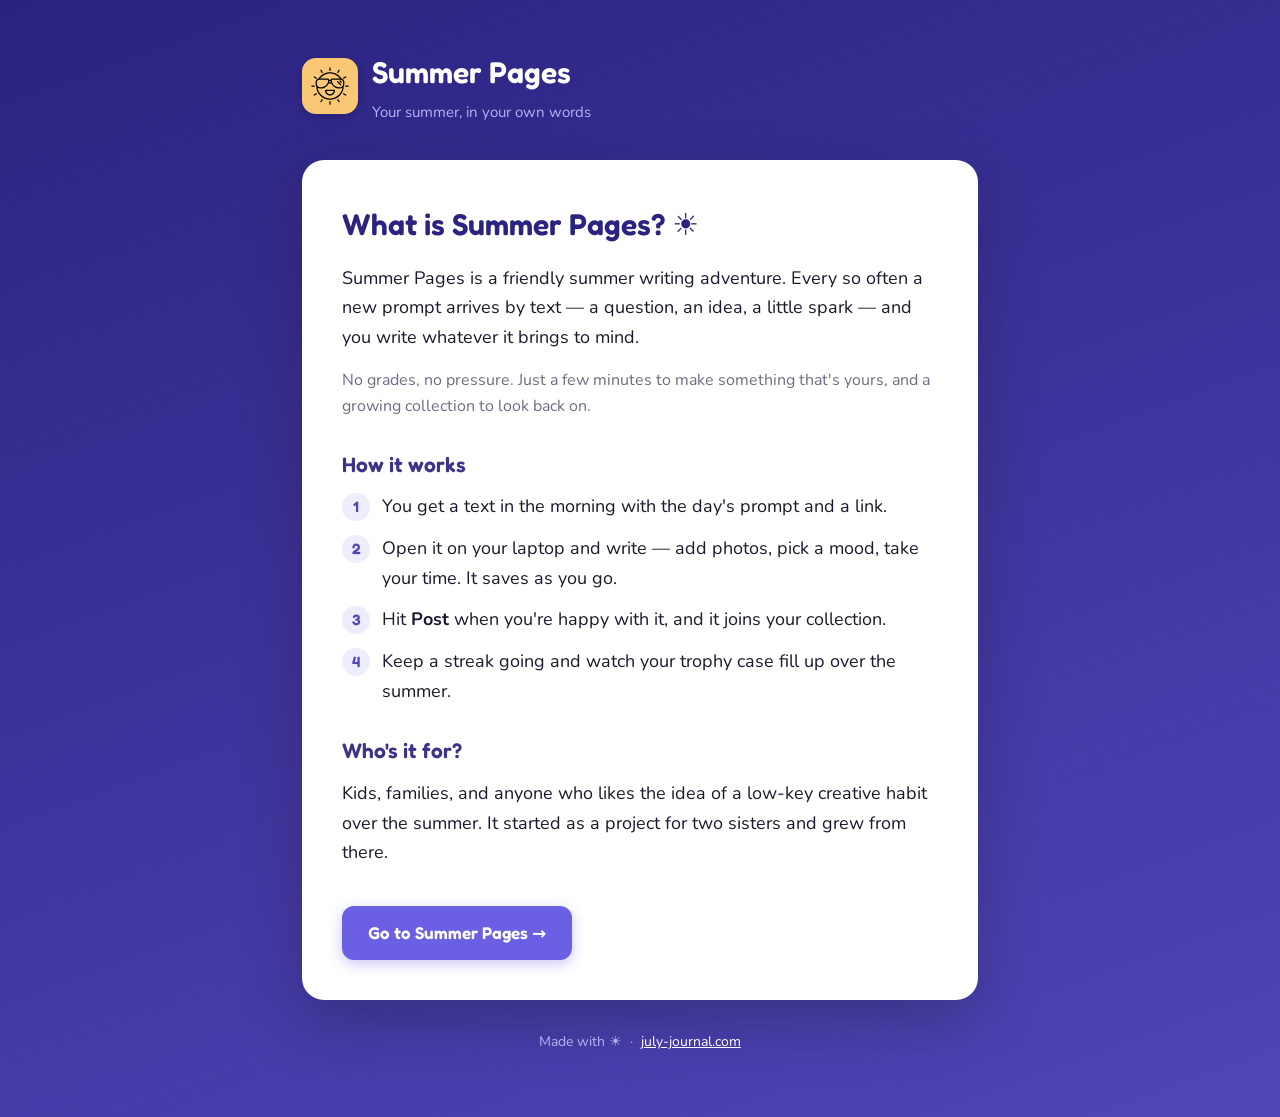
==== about/index.html @ 2fdbf490 "about!" ====
<!DOCTYPE html>
<html lang="en">
<head>
  <meta charset="UTF-8">
  <meta name="viewport" content="width=device-width, initial-scale=1.0">
  <title>About — Summer Pages</title>
  <link rel="preconnect" href="https://fonts.googleapis.com">
  <link rel="preconnect" href="https://fonts.gstatic.com" crossorigin>
  <link href="https://fonts.googleapis.com/css2?family=Fredoka:wght@400;500;600;700&family=Nunito:wght@400;500;600;700;800&display=swap" rel="stylesheet">
  <style>
    :root {
      --purple-800:#2A2380; --purple-700:#3C3489; --purple-600:#4F46B8;
      --purple-500:#6B5FE4; --purple-300:#B8B2F6; --purple-100:#EEEDFE;
      --pink-500:#E85B8C; --yellow-400:#FAC775; --ink:#1a1a2e; --ink-muted:#6E6C84;
      --font-body:'Nunito',system-ui,sans-serif; --font-display:'Fredoka',system-ui,sans-serif;
    }
    *,*::before,*::after{box-sizing:border-box;margin:0;padding:0;}
    body{
      font-family:var(--font-body); font-size:18px; color:var(--ink);
      background:linear-gradient(160deg,var(--purple-800),var(--purple-600));
      min-height:100vh; line-height:1.65;
    }
    .wrap{max-width:720px; margin:0 auto; padding:48px 22px 64px;}
    .logo{display:flex; align-items:center; gap:14px; margin-bottom:36px;}
    .logo-mark{
      width:56px; height:56px; border-radius:14px; background:var(--yellow-400);
      display:flex; align-items:center; justify-content:center; flex-shrink:0;
      box-shadow:0 2px 10px rgba(0,0,0,.18);
    }
    .logo-mark img{width:72%; height:72%; object-fit:contain;}
    .app-name{font-family:var(--font-display); font-size:30px; font-weight:600; color:#fff;}
    .tagline{font-size:15px; color:var(--purple-300); margin-top:2px;}
    .card{
      background:#fff; border-radius:22px; padding:40px;
      box-shadow:0 24px 60px rgba(26,26,46,.30);
    }
    h1{font-family:var(--font-display); font-size:30px; font-weight:600; color:var(--purple-800); margin-bottom:14px;}
    h2{font-family:var(--font-display); font-size:21px; font-weight:600; color:var(--purple-700); margin:28px 0 10px;}
    p{margin-bottom:14px; color:var(--ink);}
    .muted{color:var(--ink-muted); font-size:16px;}
    .steps{list-style:none; margin:8px 0 4px;}
    .steps li{display:flex; gap:12px; align-items:flex-start; margin-bottom:12px;}
    .step-num{
      flex-shrink:0; width:28px; height:28px; border-radius:50%;
      background:var(--purple-100); color:var(--purple-600);
      font-family:var(--font-display); font-weight:600; font-size:15px;
      display:flex; align-items:center; justify-content:center; margin-top:1px;
    }
    .cta{
      display:inline-block; margin-top:24px; padding:13px 26px;
      background:var(--purple-500); color:#fff; text-decoration:none;
      border-radius:12px; font-family:var(--font-display); font-weight:600; font-size:17px;
      box-shadow:0 4px 14px rgba(107,95,228,.35); transition:background .15s;
    }
    .cta:hover{background:var(--purple-700);}
    footer{text-align:center; color:var(--purple-300); font-size:14px; margin-top:30px;}
    footer a{color:#fff;}
    @media (max-width:600px){
      .card{padding:28px 22px;} h1{font-size:25px;} body{font-size:17px;}
    }
  </style>
</head>
<body>
  <div class="wrap">

    <div class="logo">
      <div class="logo-mark"><img src="/icons/noun-sunshine-5125127.svg" alt="" aria-hidden="true"></div>
      <div>
        <div class="app-name">Summer Pages</div>
        <div class="tagline">Your summer, in your own words</div>
      </div>
    </div>

    <div class="card">
      <h1>What is Summer Pages? ☀️</h1>
      <p>Summer Pages is a friendly summer writing adventure. Every so often
         a new prompt arrives by text — a question, an idea, a little spark —
         and you write whatever it brings to mind.</p>
      <p class="muted">No grades, no pressure. Just a few minutes to make
         something that's yours, and a growing collection to look back on.</p>

      <h2>How it works</h2>
      <ul class="steps">
        <li><span class="step-num">1</span><span>You get a text in the morning with the day's prompt and a link.</span></li>
        <li><span class="step-num">2</span><span>Open it on your laptop and write — add photos, pick a mood, take your time. It saves as you go.</span></li>
        <li><span class="step-num">3</span><span>Hit <strong>Post</strong> when you're happy with it, and it joins your collection.</span></li>
        <li><span class="step-num">4</span><span>Keep a streak going and watch your trophy case fill up over the summer.</span></li>
      </ul>

      <h2>Who's it for?</h2>
      <p>Kids, families, and anyone who likes the idea of a low-key creative
         habit over the summer. It started as a project for two sisters and
         grew from there.</p>

      <a class="cta" href="/">Go to Summer Pages →</a>
    </div>

    <footer>
      Made with ☀️ &nbsp;·&nbsp; <a href="/">july-journal.com</a>
    </footer>

  </div>
</body>
</html>
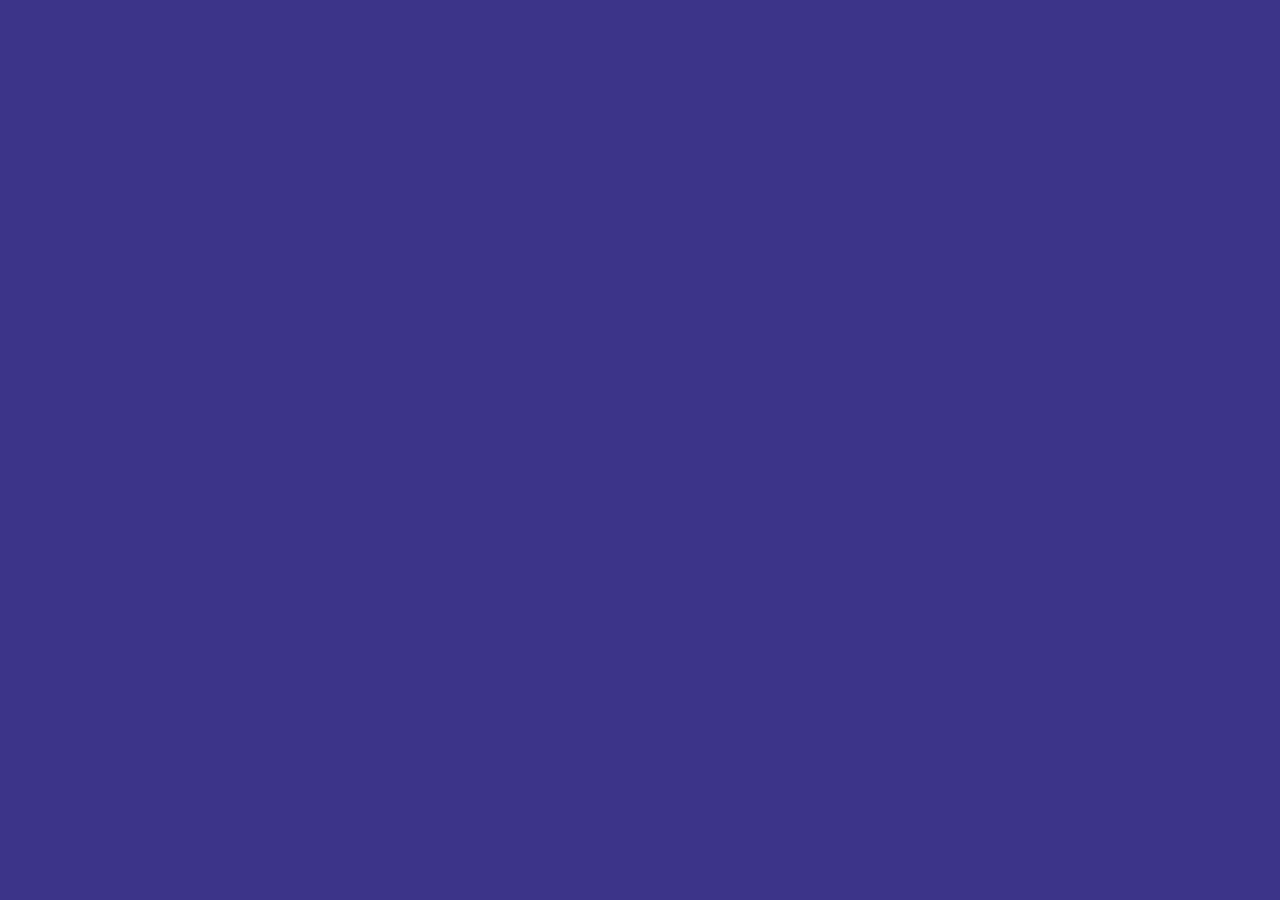
==== commit fe8de265: "landing page and flow work" ====
--- a/about/index.html
+++ b/about/index.html
@@ -3,102 +3,13 @@
 <head>
   <meta charset="UTF-8">
   <meta name="viewport" content="width=device-width, initial-scale=1.0">
-  <title>About — Summer Pages</title>
-  <link rel="preconnect" href="https://fonts.googleapis.com">
-  <link rel="preconnect" href="https://fonts.gstatic.com" crossorigin>
-  <link href="https://fonts.googleapis.com/css2?family=Fredoka:wght@400;500;600;700&family=Nunito:wght@400;500;600;700;800&display=swap" rel="stylesheet">
-  <style>
-    :root {
-      --purple-800:#2A2380; --purple-700:#3C3489; --purple-600:#4F46B8;
-      --purple-500:#6B5FE4; --purple-300:#B8B2F6; --purple-100:#EEEDFE;
-      --pink-500:#E85B8C; --yellow-400:#FAC775; --ink:#1a1a2e; --ink-muted:#6E6C84;
-      --font-body:'Nunito',system-ui,sans-serif; --font-display:'Fredoka',system-ui,sans-serif;
-    }
-    *,*::before,*::after{box-sizing:border-box;margin:0;padding:0;}
-    body{
-      font-family:var(--font-body); font-size:18px; color:var(--ink);
-      background:linear-gradient(160deg,var(--purple-800),var(--purple-600));
-      min-height:100vh; line-height:1.65;
-    }
-    .wrap{max-width:720px; margin:0 auto; padding:48px 22px 64px;}
-    .logo{display:flex; align-items:center; gap:14px; margin-bottom:36px;}
-    .logo-mark{
-      width:56px; height:56px; border-radius:14px; background:var(--yellow-400);
-      display:flex; align-items:center; justify-content:center; flex-shrink:0;
-      box-shadow:0 2px 10px rgba(0,0,0,.18);
-    }
-    .logo-mark img{width:72%; height:72%; object-fit:contain;}
-    .app-name{font-family:var(--font-display); font-size:30px; font-weight:600; color:#fff;}
-    .tagline{font-size:15px; color:var(--purple-300); margin-top:2px;}
-    .card{
-      background:#fff; border-radius:22px; padding:40px;
-      box-shadow:0 24px 60px rgba(26,26,46,.30);
-    }
-    h1{font-family:var(--font-display); font-size:30px; font-weight:600; color:var(--purple-800); margin-bottom:14px;}
-    h2{font-family:var(--font-display); font-size:21px; font-weight:600; color:var(--purple-700); margin:28px 0 10px;}
-    p{margin-bottom:14px; color:var(--ink);}
-    .muted{color:var(--ink-muted); font-size:16px;}
-    .steps{list-style:none; margin:8px 0 4px;}
-    .steps li{display:flex; gap:12px; align-items:flex-start; margin-bottom:12px;}
-    .step-num{
-      flex-shrink:0; width:28px; height:28px; border-radius:50%;
-      background:var(--purple-100); color:var(--purple-600);
-      font-family:var(--font-display); font-weight:600; font-size:15px;
-      display:flex; align-items:center; justify-content:center; margin-top:1px;
-    }
-    .cta{
-      display:inline-block; margin-top:24px; padding:13px 26px;
-      background:var(--purple-500); color:#fff; text-decoration:none;
-      border-radius:12px; font-family:var(--font-display); font-weight:600; font-size:17px;
-      box-shadow:0 4px 14px rgba(107,95,228,.35); transition:background .15s;
-    }
-    .cta:hover{background:var(--purple-700);}
-    footer{text-align:center; color:var(--purple-300); font-size:14px; margin-top:30px;}
-    footer a{color:#fff;}
-    @media (max-width:600px){
-      .card{padding:28px 22px;} h1{font-size:25px;} body{font-size:17px;}
-    }
-  </style>
+  <title>Summer Pages</title>
+  <!-- The old /about explainer now lives on the landing page at the root. -->
+  <link rel="canonical" href="https://july-journal.com/">
+  <meta http-equiv="refresh" content="0; url=/">
+  <script>location.replace('/')</script>
 </head>
 <body>
-  <div class="wrap">
-
-    <div class="logo">
-      <div class="logo-mark"><img src="/icons/noun-sunshine-5125127.svg" alt="" aria-hidden="true"></div>
-      <div>
-        <div class="app-name">Summer Pages</div>
-        <div class="tagline">Your summer, in your own words</div>
-      </div>
-    </div>
-
-    <div class="card">
-      <h1>What is Summer Pages? ☀️</h1>
-      <p>Summer Pages is a friendly summer writing adventure. Every so often
-         a new prompt arrives by text — a question, an idea, a little spark —
-         and you write whatever it brings to mind.</p>
-      <p class="muted">No grades, no pressure. Just a few minutes to make
-         something that's yours, and a growing collection to look back on.</p>
-
-      <h2>How it works</h2>
-      <ul class="steps">
-        <li><span class="step-num">1</span><span>You get a text in the morning with the day's prompt and a link.</span></li>
-        <li><span class="step-num">2</span><span>Open it on your laptop and write — add photos, pick a mood, take your time. It saves as you go.</span></li>
-        <li><span class="step-num">3</span><span>Hit <strong>Post</strong> when you're happy with it, and it joins your collection.</span></li>
-        <li><span class="step-num">4</span><span>Keep a streak going and watch your trophy case fill up over the summer.</span></li>
-      </ul>
-
-      <h2>Who's it for?</h2>
-      <p>Kids, families, and anyone who likes the idea of a low-key creative
-         habit over the summer. It started as a project for two sisters and
-         grew from there.</p>
-
-      <a class="cta" href="/">Go to Summer Pages →</a>
-    </div>
-
-    <footer>
-      Made with ☀️ &nbsp;·&nbsp; <a href="/">july-journal.com</a>
-    </footer>
-
-  </div>
+  <p>Redirecting to <a href="/">Summer Pages</a>…</p>
 </body>
 </html>
